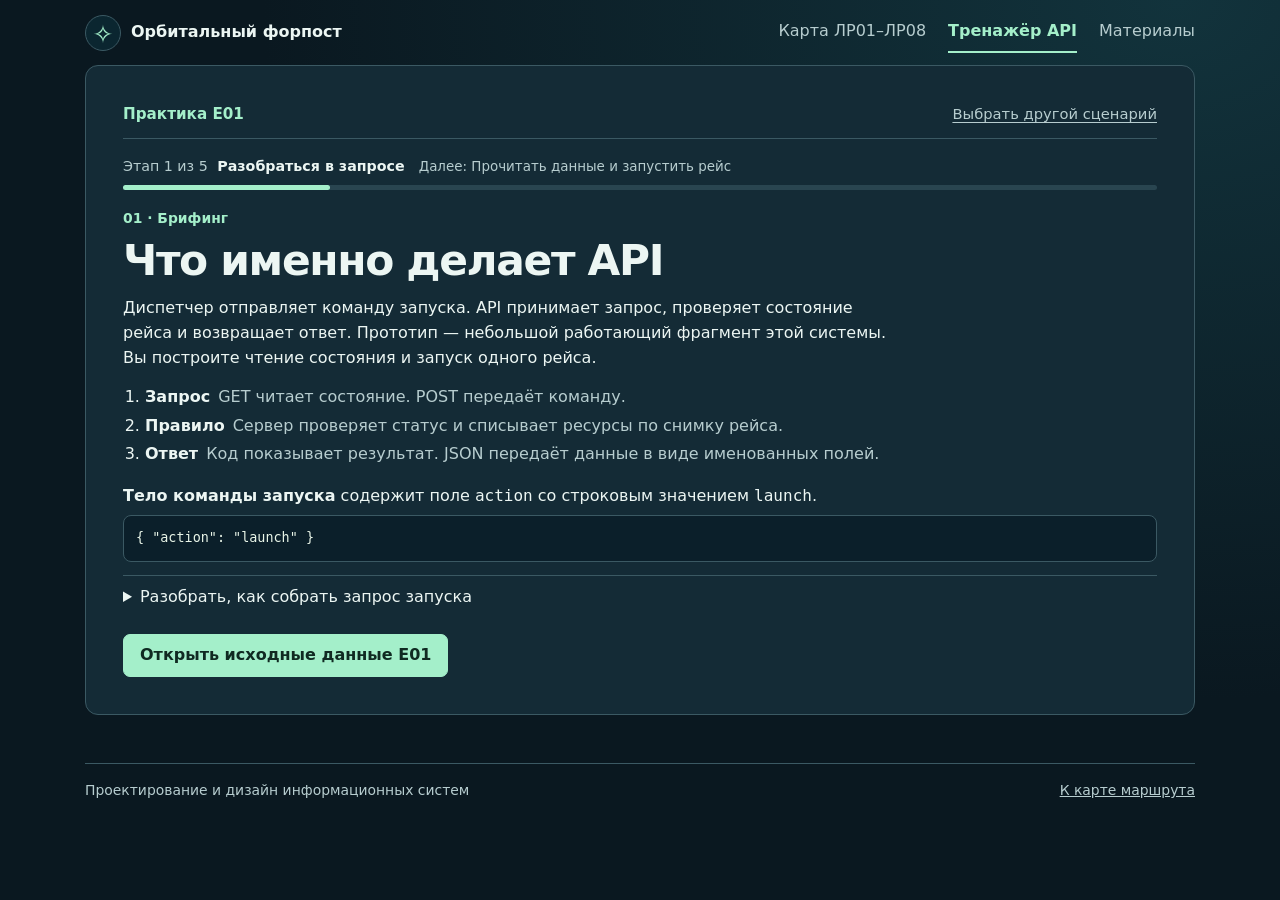
==== wwwroot/index.html @ 7f697ef5 "Добавить учебный тренажёр «Орбитальный форпост»" ====
<!doctype html>
<html lang="ru">
<head>
  <meta charset="utf-8">
  <meta name="viewport" content="width=device-width, initial-scale=1">
  <meta name="color-scheme" content="dark">
  <title>Орбитальный форпост — учебный квест</title>
  <link rel="stylesheet" href="site.css?v=flow-3">
  <script src="course.js?v=flow-3" defer></script>
  <script src="case.js?v=flow-3" defer></script>
  <script src="reference.js?v=flow-3" defer></script>
  <script src="study.js?v=flow-3" defer></script>
  <script src="primer.js?v=flow-3" defer></script>
  <script src="simulator.js?v=flow-3" defer></script>
  <script src="app.js?v=flow-3" defer></script>
</head>
<body class="outpost-app simulator-mode">
  <a class="skip" href="#main">К заданию</a>
  <header class="site-header">
    <a class="brand" href="#simulator-learn"><span class="logo" aria-hidden="true">✧</span> Орбитальный форпост</a>
    <nav aria-label="Разделы">
      <a href="#map" data-area="quest">Карта ЛР01–ЛР08</a>
      <a href="#simulator-learn" data-area="sim">Тренажёр API</a>
      <a href="#simulator-materials" data-area="materials">Материалы</a>
    </nav>
  </header>
  <section class="hero" aria-labelledby="hero-title">
    <div class="hero-copy">
      <p class="signal"><span></span> Учебный квест по ПиДИС</p>
      <h1 id="hero-title">Карта работ</h1>
      <p>Продолжение E01. Спроектируйте каталог, правила экспедиций и хранение снимков в SQLite.</p>
      <div class="hero-actions"><a class="button primary" id="continue-link" href="#station-1">Начать проект с SQLite</a></div>
    </div>
    <div class="star-map" aria-label="Карта станций">
      <svg class="orbit-art" viewBox="0 0 640 400" preserveAspectRatio="none" aria-hidden="true">
        <defs>
          <radialGradient id="space" cx="70%" cy="45%" r="60%"><stop stop-color="#235757"/><stop offset="1" stop-color="#0b2630"/></radialGradient>
          <radialGradient id="planet" cx="30%" cy="23%" r="82%"><stop stop-color="#7cc69d"/><stop offset=".53" stop-color="#376e61"/><stop offset="1" stop-color="#102f3b"/></radialGradient>
          <pattern id="grid" width="30" height="30" patternUnits="userSpaceOnUse"><path d="M30 0H0V30" stroke="#aacdc7" stroke-opacity=".12" fill="none"/></pattern>
          <clipPath id="globe"><circle cx="420" cy="185" r="111"/></clipPath>
        </defs>
        <rect width="640" height="400" fill="url(#space)"/>
        <rect width="640" height="400" fill="url(#grid)"/>
        <g fill="#d2e7cf" opacity=".65">
          <circle cx="57" cy="51" r="2"/><circle cx="125" cy="92" r="1.3"/><circle cx="201" cy="41" r="1.5"/><circle cx="280" cy="101" r="1.5"/><circle cx="324" cy="35" r="2"/><circle cx="521" cy="57" r="2"/><circle cx="585" cy="100" r="1.6"/><circle cx="615" cy="256" r="2"/><circle cx="215" cy="331" r="2"/><circle cx="488" cy="356" r="1.5"/><circle cx="71" cy="294" r="1.5"/><circle cx="118" cy="375" r="1.5"/><circle cx="302" cy="356" r="1.4"/>
        </g>
        <ellipse cx="420" cy="185" rx="174" ry="144" stroke="#d3e8cf" stroke-opacity=".22" fill="none"/>
        <circle cx="420" cy="185" r="111" fill="url(#planet)" stroke="#95d5af" stroke-opacity=".7"/>
        <g clip-path="url(#globe)" fill="none" stroke="#c4e9be" stroke-opacity=".24">
          <path d="M288 140Q408 164 533 125M302 157Q420 186 542 147M300 183Q398 218 546 181M298 204Q422 245 544 214M303 228Q421 271 543 231"/>
          <ellipse cx="420" cy="185" rx="64" ry="111"/><ellipse cx="420" cy="185" rx="24" ry="111"/>
          <path d="M421 71V298" stroke-opacity=".55"/>
        </g>
        <path d="M255 262C290 289 425 269 516 225S643 126 585 111" fill="none" stroke="#edc681" stroke-opacity=".62" stroke-width="1.6"/>
        <path d="M54 300 124 240 199 273 269 203 340 256 408 190 491 221 572 124" fill="none" stroke="#afe3bd" stroke-width="2" stroke-dasharray="3 7" stroke-linecap="round"/>
        <path d="M54 329h59M54 338h27M544 352h59M575 362h28" stroke="#a8d6b7" stroke-opacity=".42"/>
      </svg>
      <div id="map-nodes"></div>
      <div class="map-caption"><span>Маршрут экспедиции</span><span id="map-status">0 из 8 станций</span></div>
    </div>
  </section>
  <nav class="station-nav" id="station-nav" aria-label="Станции квеста"></nav>
  <main id="main" tabindex="-1"></main>
  <footer><span>Проектирование и дизайн информационных систем</span><a href="#map">К карте маршрута</a></footer>
</body>
</html>
---- wwwroot/site.css ----
* { box-sizing: border-box; }
[hidden] { display: none !important; }
:root {
  --space: #0b2630;
  --deep: #103641;
  --ink: #142e34;
  --muted: #485e5b;
  --paper: #f3f5ed;
  --card: #fcfdf8;
  --line: #d5dfd2;
  --mint: #bce8bc;
  --gold: #f0ca86;
  --error: #8b352d;
  --width: 1260px;
  font: 16px/1.55 "Segoe UI", system-ui, sans-serif;
  color: var(--ink);
  background: var(--paper);
}
body { margin: 0; }
a { color: inherit; }
button, input, textarea { font: inherit; }
button { cursor: pointer; }
button:disabled { cursor: default; opacity: .66; }
:focus-visible { outline: 3px solid #c27e26; outline-offset: 4px; }
.skip { position: absolute; left: 12px; top: -80px; z-index: 9; padding: 10px 18px; background: white; }
.skip:focus { top: 12px; }
.site-header, .hero, .station-nav, main, footer { width: min(calc(100% - 60px), var(--width)); margin-inline: auto; }
.site-header { display: flex; align-items: center; justify-content: space-between; gap: 20px; min-height: 78px; }
.site-header nav { display: flex; flex-wrap: wrap; gap: 7px 22px; }
.site-header nav a { padding-block: 7px; text-decoration: none; border-bottom: 2px solid transparent; color: var(--muted); }
.site-header nav a[aria-current="page"] { border-color: #498163; color: var(--ink); font-weight: 700; }
.brand { display: flex; align-items: center; gap: 10px; text-decoration: none; font-weight: 750; white-space: nowrap; }
.logo { display: inline-grid; place-items: center; background: var(--space); color: var(--mint); width: 36px; height: 36px; border-radius: 50%; font-size: 25px; }
.hero { position: relative; display: grid; grid-template-columns: 1fr 1.13fr; overflow: hidden; min-height: 368px; border-radius: 27px 27px 27px 5px; background: var(--space); color: #eef6e9; }
.hero-copy { padding: clamp(26px, 4.4vw, 61px); z-index: 1; align-self: center; }
.signal { display: flex; align-items: center; gap: 10px; color: #c1d8c9; margin: 0 0 16px; font-size: .88rem; }
.signal span { width: 9px; height: 9px; border-radius: 50%; background: var(--mint); box-shadow: 0 0 0 4px #bce8bc26; }
h1, h2, h3, .score strong { font-family: Bahnschrift, "Segoe UI", system-ui, sans-serif; }
h1 { margin: 0; font-size: clamp(2.55rem, 5vw, 4.9rem); line-height: .99; letter-spacing: -.045em; font-weight: 680; }
h1 span { color: var(--gold); }
.hero-copy > p:not(.signal) { margin-block: 19px 25px; max-width: 37ch; color: #c7ddda; }
.hero-actions, .actions { display: flex; flex-wrap: wrap; gap: 10px; align-items: center; }
.button { display: inline-flex; align-items: center; justify-content: center; padding: 10px 16px; min-height: 43px; border: 1px solid var(--line); border-radius: 7px; text-decoration: none; font-weight: 700; background: var(--card); color: var(--ink); line-height: 1.3; text-align: center; }
.button:hover { background: #e5eee1; }
.button.primary { background: var(--mint); color: #132f2c; border-color: #a3cda3; }
.button.primary:hover { background: #d8f3cb; }
.button.ghost { color: #eef6e9; background: transparent; border-color: #66858a; }
.button.ghost:hover { background: #214650; }
.star-map { position: relative; min-height: 270px; }
.orbit-art { position: absolute; inset: 0; width: 100%; height: 100%; }
.map-node { position: absolute; left: var(--x); top: var(--y); transform: translate(-50%, -50%); display: grid; place-items: center; width: 34px; height: 34px; border-radius: 50%; border: 1px solid #bce8bc9e; color: #f4faea; background: #153b43; font: 700 .9rem Bahnschrift, sans-serif; text-decoration: none; box-shadow: 0 0 0 4px #153b4380; }
.map-node:hover, .map-node[aria-current="step"] { color: var(--space); background: var(--gold); border-color: var(--gold); }
.map-node.done { background: var(--mint); color: var(--space); }
.map-caption { display: flex; justify-content: space-between; gap: 10px; position: absolute; bottom: 0; padding: 10px 18px; color: #e3f0e3; background: #09242bcf; width: 100%; font-size: .81rem; }
.station-nav { display: grid; grid-template-columns: repeat(8, minmax(0,1fr)); gap: 6px; margin-block: 17px 26px; }
.station-nav a { display: grid; grid-template-columns: 24px auto; gap: 7px; align-items: center; min-height: 48px; padding: 7px 8px; text-decoration: none; border-bottom: 2px solid var(--line); font-size: .84rem; color: var(--muted); }
.station-nav a:hover, .station-nav a[aria-current="step"] { border-color: #437c61; color: var(--ink); background: #e4eddf; }
.station-nav .number { display: grid; place-items: center; width: 22px; height: 22px; border-radius: 50%; background: #e2e8dc; font-weight: 700; color: var(--ink); }
.station-nav .done .number { background: var(--mint); }
main { margin-bottom: 48px; min-height: 300px; }
.workspace, .sim-grid { display: grid; grid-template-columns: minmax(0, 1fr) minmax(0, .89fr); gap: 18px; align-items: start; }
.panel { background: var(--card); border: 1px solid var(--line); border-radius: 16px; padding: clamp(17px, 2.8vw, 33px); min-width: 0; }
.panel > :first-child, .reference > :first-child { margin-top: 0; }
.kicker { color: #396e55; font-size: .9rem; margin: 0 0 7px; font-weight: 700; }
h2 { font-size: clamp(1.75rem, 3.4vw, 2.95rem); margin: 0 0 12px; line-height: 1.12; letter-spacing: -.032em; overflow-wrap: anywhere; }
h3 { font-size: 1.2rem; margin: 21px 0 7px; line-height: 1.2; }
p { margin: 0 0 12px; }
.brief { border-left: 4px solid #619279; padding: 12px 15px; background: #eaf1e7; margin-block: 19px; }
.brief strong { display: block; }
.steps { padding-left: 23px; margin: 7px 0 16px; }
.steps li + li { margin-top: 6px; }
.note { color: var(--muted); }
.draft-label { display: block; margin-top: 17px; font-weight: 700; }
#draft { display: block; width: 100%; margin: 5px 0; padding: 9px; resize: vertical; border: 1px solid #729087; border-radius: 6px; color: var(--ink); background: white; }
.draft-preview { margin-bottom: 0; white-space: pre-wrap; overflow-wrap: anywhere; }
.example { border-left: 3px solid #b58a48; background: #faf2e0; padding: 10px 13px; }
.station-explanation summary { cursor: pointer; margin-bottom: 7px; }
.brief p { margin: 9px 0 0; }
.worksheet-panel { margin-top: 18px; }
.worksheet + .worksheet { border-top: 1px solid var(--line); margin-top: 20px; padding-top: 8px; }
.worksheet table { min-width: 600px; }
.worksheet td { padding: 6px; }
.worksheet textarea, .primer-json textarea { width: 100%; min-width: 105px; color: var(--ink); background: white; border: 1px solid #789288; border-radius: 5px; padding: 7px; resize: vertical; }
.text-button { border: 0; padding: 0; color: #285b48; background: none; text-decoration: underline; }
.case-selector { margin-block: 4px 18px; background: #e4eddf; padding: 13px 16px; border-radius: 10px; }
.case-selector .note { margin: 8px 0 0; }
.primer { width: 100%; }
.primer-tabs { display: flex; flex-wrap: wrap; gap: 7px; margin: 14px 0; }
.primer-tabs [aria-pressed="true"], #primer-variants [aria-pressed="true"] { background: var(--mint); border-color: #5d9272; }
.primer-visual { margin: 12px 0; padding: clamp(12px, 2.5vw, 25px); border: 1px solid #31585b; border-radius: 11px; background: var(--space); color: #edf5e9; }
.primer-visual p { color: #d4e5de; }
.primer-visual pre { background: #153943; margin: 9px 0 0; }
.primer-flow { display: grid; grid-template-columns: repeat(auto-fit, minmax(min(120px, 100%), 1fr)); gap: 10px; list-style: none; padding: 0; margin: 0; }
.primer-flow li { min-height: 53px; display: grid; place-items: center; position: relative; text-align: center; border: 1px solid #648382; border-radius: 7px; padding: 7px; font-size: .9rem; overflow-wrap: anywhere; }
.primer-flow .flow-active { background: var(--mint); color: var(--ink); font-weight: 700; }
.primer-flow .flow-blocked { border-style: dashed; color: #b9c8c7; }
.primer-flow .flow-blocked small { font-size: .77rem; }
.primer-flow:not(.primer-structure) .flow-active::after { content: ""; position: absolute; height: 4px; width: 34%; bottom: 5px; left: 33%; border-radius: 4px; background: #267057; animation: packet 420ms ease-out both; }
.primer-flow li:not(:last-child)::before { content: "›"; position: absolute; right: -10px; color: #bce8bc; z-index: 1; font-size: 19px; }
.primer-structure li:not(:last-child)::before { content: "·"; }
.relation-strip { margin: 8px 0 0; font-size: .85rem; }
@keyframes packet { from { opacity: 0; transform: translateX(-70%); } to { opacity: 1; transform: translateX(0); } }
.primer-paused .flow-active::after, .primer-paused .stock-track > * { animation-play-state: paused !important; }
.primer-stock { display: grid; gap: 8px; max-width: 640px; }
.stock-legend { display: flex; gap: 16px; margin: 0; font-size: .85rem; }
.stock-legend span::before { content: ""; display: inline-block; width: 9px; height: 9px; margin-right: 6px; border-radius: 2px; background: var(--mint); }
.stock-legend span:first-child::before { background: var(--gold); }
.stock-track { display: flex; height: 13px; background: #284951; border-radius: 8px; overflow: hidden; }
.stock-track > * { width: var(--share); transform-origin: left; animation: stock-fill 420ms ease-out both; }
.stock-track i { background: var(--gold); }
.stock-track b { background: var(--mint); }
@keyframes stock-fill { from { opacity: .55; } to { opacity: 1; } }
.primer-json { display: grid; max-width: 590px; gap: 7px; justify-items: start; margin: 10px 0; }
.primer-json textarea { font-family: Consolas, monospace; }
@media (prefers-reduced-motion: reduce) {
  .primer-flow .flow-active::after, .stock-track > * { animation: none !important; }
}
.section-heading { display: flex; justify-content: space-between; align-items: center; flex-wrap: wrap; gap: 10px; margin-bottom: 18px; }
.section-heading h2 { margin-bottom: 0; }
.challenge { border: 0; padding: 0; margin: 18px 0 22px; min-inline-size: 0; }
.challenge legend { padding: 0; font-weight: 700; margin-bottom: 9px; }
.choice { display: block; width: 100%; text-align: left; padding: 9px 11px; margin-bottom: 6px; border: 1px solid var(--line); border-radius: 6px; background: #f1f5ed; color: var(--ink); }
.choice:hover { border-color: #588870; }
.choice[data-selected="true"] { border-color: #ad6f2e; background: #fbefd7; }
.choice[data-correct="true"] { border-color: #629779; background: #def0dc; }
.feedback { min-height: 26px; color: var(--muted); margin-block: 6px 0; }
.feedback.error, .error { color: var(--error); }
.numeric { display: flex; flex-wrap: wrap; align-items: end; gap: 7px; }
.numeric label { display: grid; color: var(--muted); font-size: .9rem; }
input[type="number"] { width: 130px; padding: 8px; border: 1px solid #729087; border-radius: 5px; background: white; color: var(--ink); }
.progress-track { height: 7px; border-radius: 6px; overflow: hidden; background: #e2eadf; margin-bottom: 14px; }
.progress-track span { height: 100%; display: block; width: var(--progress); background: #548a6c; }
.table-wrap { overflow-x: auto; margin-bottom: 15px; }
table { border-collapse: collapse; text-align: left; width: 100%; font-size: .94rem; }
th, td { border-bottom: 1px solid var(--line); padding: 8px 10px; vertical-align: top; }
th { background: #e8efe4; font-weight: 750; }
td { overflow-wrap: anywhere; }
.score { display: flex; justify-content: space-between; align-items: center; border-radius: 11px; background: var(--deep); color: #f2f8ed; padding: 12px 15px; margin-bottom: 12px; }
.score strong { font-size: 2.15rem; color: var(--gold); line-height: 1; }
.missions { margin: 14px 0; }
.mission { display: grid; grid-template-columns: 1fr auto; align-items: center; gap: 6px 13px; border-top: 1px solid var(--line); padding: 13px 0; }
.mission h3 { margin: 0; }
.mission p { margin-bottom: 3px; }
.mission-id { color: #3b7158; margin-right: 6px; font-size: .83rem; font-weight: 700; }
.phase { display: inline-flex; gap: 6px; align-items: center; background: #e4efdf; border-radius: 20px; padding: 4px 10px; font-size: .84rem; }
.phases { display: flex; flex-wrap: wrap; gap: 5px; padding: 0; margin: 10px 0 15px; list-style: none; }
.phases .current { font-weight: 700; background: var(--mint); }
.history { display: grid; gap: 7px; border-left: 2px solid #73a789; padding-left: 15px; margin: 12px 0; list-style: none; }
.history time { color: var(--muted); font-size: .86rem; margin-left: 5px; }
pre { overflow: auto; background: #102f39; color: #e9f5e8; border-radius: 8px; padding: 12px; font-size: .84rem; max-height: 340px; white-space: pre-wrap; overflow-wrap: anywhere; }
code { overflow-wrap: anywhere; }
.log { display: flex; flex-wrap: wrap; gap: 6px; margin-bottom: 8px; }
.log button { border: 1px solid var(--line); border-radius: 5px; padding: 5px 7px; background: #eef4eb; color: var(--ink); font-size: .85rem; }
.log button[aria-pressed="true"] { border-color: #478463; background: var(--mint); }
[data-objective][aria-pressed="true"] { border-color: #478463; background: var(--mint); }
.reference { max-width: 1050px; }
.document header, .document article { max-width: 1020px; margin-inline: auto; }
.document header { margin-block: 28px 18px; }
.document article { margin-bottom: 36px; }
.document h1 { font-size: clamp(2rem, 5vw, 3.8rem); }
.document section + section { margin-top: 33px; border-top: 1px solid var(--line); padding-top: 25px; }
.document nav { display: flex; flex-wrap: wrap; gap: 8px; margin-block: 15px; }
.document .panel { width: min(calc(100% - 24px), 1020px); }
.document > header { width: min(calc(100% - 24px), 1020px); }
.diagram { display: flex; flex-wrap: wrap; align-items: center; gap: 6px; margin: 14px 0; }
.diagram span { border: 1px solid #a7bba9; background: #eaf3e7; border-radius: 6px; padding: 6px 9px; }
footer { border-top: 1px solid var(--line); padding-block: 16px 27px; display: flex; flex-wrap: wrap; justify-content: space-between; gap: 10px; color: var(--muted); font-size: .87rem; }
@media (max-width: 1050px) { .station-nav { grid-template-columns: repeat(4, minmax(0,1fr)); } }
@media (max-width: 800px) {
  .site-header, .hero, .station-nav, main, footer { width: calc(100% - 32px); }
  .site-header { padding-block: 12px; flex-wrap: wrap; gap: 6px; }
  .site-header nav { gap: 5px 13px; font-size: .87rem; }
  .hero { grid-template-columns: 1fr 1fr; }
  .hero-copy { padding: 25px 20px; }
  .workspace, .sim-grid { grid-template-columns: 1fr; }
}
@media (max-width: 580px) {
  .hero { grid-template-columns: 1fr; border-radius: 19px 19px 19px 4px; }
  .hero-copy { padding: 25px 19px 19px; }
  .star-map { min-height: 236px; }
  .station-nav { grid-template-columns: repeat(2, minmax(0,1fr)); margin-bottom: 19px; }
  .mission { grid-template-columns: 1fr; }
  .mission button { justify-self: start; }
  .map-node { width: 28px; height: 28px; }
}
@media print {
  .document { background: white; }
  .document nav { display: none; }
  .document .panel { padding: 0; border: 0; width: 100%; }
  .document section { break-inside: auto; }
  .document tr { break-inside: avoid; }
  .table-wrap { overflow: visible; }
}

/* The application and its in-context lessons share one palette. */
.outpost-app {
  --sim-bg: #0a1820;
  --sim-panel: #142b36;
  --sim-ink: #ecf6f3;
  --sim-muted: #b7cdcf;
  --sim-line: #3b5963;
  --sim-mint: #a4efca;
  --ink: var(--sim-ink);
  --muted: var(--sim-muted);
  --paper: var(--sim-bg);
  --card: var(--sim-panel);
  --line: var(--sim-line);
  --mint: var(--sim-mint);
  --error: #ffd0ad;
  --width: 1110px;
  min-height: 100vh;
  background: radial-gradient(ellipse at 92% 0%, #12333c 0, var(--sim-bg) 55%);
  color: var(--ink);
}
.outpost-app main:focus, .outpost-app #worksheets:focus, .outpost-app #sim-message:focus { outline: none; }
.outpost-app .site-header { min-height: 65px; }
.outpost-app .site-header nav a[aria-current="page"] { border-color: var(--mint); color: var(--mint); }
.outpost-app .logo { border: 1px solid var(--line); }
.outpost-app .skip { background: var(--card); }
.outpost-app .kicker, .outpost-app .signal { color: var(--mint); }
.outpost-app .button { color: var(--ink); background: #1c3743; border-color: #55727e; }
.outpost-app .button:hover { background: #294b57; }
.outpost-app .button.primary { color: #102a22; background: var(--mint); border-color: var(--mint); }
.outpost-app .button.primary:hover { background: #c3f7db; }
.outpost-app .button.ghost { background: transparent; }
.outpost-app .text-button { color: var(--mint); }
.outpost-app th { color: var(--ink); background: #213d49; }
.outpost-app .choice, .outpost-app .diagram span { background: #10232d; border-color: var(--line); }
.outpost-app .choice:hover { border-color: var(--mint); }
.outpost-app .choice[data-correct="true"] { background: #1f4844; border-color: var(--mint); }
.outpost-app .choice[data-selected="true"] { background: #41332b; border-color: var(--gold); }
.outpost-app input[type="number"], .outpost-app textarea, .outpost-app select {
  background: #0c202b; color: var(--ink); border-color: #5e7b83;
}
.outpost-app .brief, .outpost-app .example { background: #0e222c; color: var(--ink); }
.outpost-app .progress-track { background: #28434d; }
.outpost-app .progress-track span { background: var(--mint); }
.outpost-app .station-nav a:hover, .outpost-app .station-nav a[aria-current="step"] {
  color: var(--mint); background: #1b3945; border-color: var(--mint);
}
.outpost-app .station-nav .number { background: #28434d; color: var(--ink); }
.outpost-app .station-nav .done .number { background: var(--mint); color: #102a22; }
.outpost-app .map-note { color: var(--muted); padding-top: 16px; }
.simulator-mode .hero, .simulator-mode .station-nav, .station-mode .hero, .project-map-mode .station-nav { display: none; }
.station-mode .station-nav { margin-top: 4px; }
.station-workspace h1, .reference h1 { font-size: clamp(1.85rem,4.5vw,3rem); margin-bottom: 12px; }
.station-section { border-top: 1px solid var(--line); margin-top: 20px; padding-top: 16px; }
.station-section h2 { font-size: clamp(1.25rem,3vw,1.65rem); }
.station-section .primer { padding: 15px 0 0; border: 0; }
.station-draft { margin-top: 18px; }
.station-section .challenge { max-width: 730px; }

.sim-shell {
  background: var(--card);
  border: 1px solid var(--line);
  border-radius: 13px;
  padding: clamp(16px, 3.6vw, 37px);
}
.sim-heading {
  display: flex;
  flex-wrap: wrap;
  gap: 8px 18px;
  justify-content: space-between;
  align-items: baseline;
  border-bottom: 1px solid var(--line);
  padding-bottom: 11px;
  margin-bottom: 16px;
}
.sim-heading p { margin: 0; font-weight: 700; font-size: .95rem; color: var(--mint); }
.sim-eyebrow { margin-bottom: 7px; color: var(--mint); font-size: .87rem; font-weight: 650; }
.sim-status { color: var(--mint); font-size: .94rem; margin-bottom: 11px; }
.sim-status:empty { display: none; }
.sim-status-error { color: var(--error); }
.sim-progress { margin: 0 0 18px; }
.sim-progress > div { display: flex; flex-wrap: wrap; gap: 2px 14px; align-items: baseline; }
.sim-progress p { color: var(--muted); margin: 0; font-size: .89rem; }
.sim-progress strong { color: var(--ink); margin-inline-start: 5px; }
.sim-progress span { color: var(--muted); font-size: .84rem; }
.sim-progress progress { width: 100%; height: 5px; display: block; margin-top: 8px; border: 0; accent-color: var(--mint); }
.sim-progress progress::-webkit-progress-bar { background: #294550; border-radius: 3px; }
.sim-progress progress::-webkit-progress-value { background: var(--mint); border-radius: 3px; }
.sim-panel { min-width: 0; }
.sim-panel h2 { font-size: clamp(1.55rem,4vw,2.65rem); }
.sim-panel p { max-width: 76ch; }
.sim-panel pre { background: #0b1f2a; border: 1px solid var(--line); }
.sim-sources tbody th { background: transparent; }
.sim-sources small { display: block; margin-top: 2px; color: var(--muted); font-weight: 400; line-height: 1.35; }
.sim-sources th:not(:first-child), .sim-sources td { width: 15%; text-align: center; }
.sim-actions { display: flex; flex-wrap: wrap; gap: 9px 17px; align-items: center; margin-top: 15px; }
.sim-text-link { color: var(--muted); font-size: .92rem; text-underline-offset: 3px; }
.sim-text-link:hover { color: var(--mint); }
.sim-signal { padding-left: 22px; margin-block: 10px 15px; }
.sim-signal li { padding-block: 2px; }
.sim-signal span { margin-left: 8px; color: var(--muted); }
.sim-code-note p { margin-bottom: 4px; }
.sim-code-note pre { margin-top: 6px; }
.sim-animation, .sim-log { border-top: 1px solid var(--line); padding-block: 9px; }
.sim-animation summary, .sim-log summary { cursor: pointer; overflow-wrap: anywhere; }
.sim-animation .primer { padding: 12px 0 0; border: 0; }
.primer-application { border-left: 3px solid var(--mint); padding: 5px 0 5px 10px; }
.outpost-app .primer-visual { background: #0d202b; border-color: var(--line); }
.outpost-app .primer-flow li { min-height: 38px; border: 0; border-bottom: 2px solid var(--line); border-radius: 0; }
.outpost-app .primer-flow .flow-active { color: var(--mint); background: transparent; border-color: var(--mint); }
.outpost-app .primer-flow .flow-active::after { display: none; }
.outpost-app .primer-tabs [aria-pressed="true"], .outpost-app #primer-variants [aria-pressed="true"],
.outpost-app [data-objective][aria-pressed="true"] { color: #102a22; background: var(--mint); border-color: var(--mint); }
.sim-prediction { display: grid; gap: 4px; }
.sim-prediction span, .sim-prediction small, .sim-hint { color: var(--muted); }
.sim-prediction textarea, .sim-journal-select select { border: 1px solid #5e7b83; border-radius: 6px; padding: 8px; }
.sim-prediction textarea { width: min(100%,710px); resize: vertical; }
.sim-inventory { margin: 10px 0 0; }
.sim-inventory h3 { margin-top: 0; }
.sim-balance { margin: 0; color: var(--muted); }
.sim-balance strong { color: var(--gold); font-size: 1.2rem; }
.sim-observation { border-left: 3px solid var(--mint); padding-left: 11px; }
.sim-result { margin-top: 14px; }
.sim-saved { color: var(--muted); overflow-wrap: anywhere; white-space: pre-wrap; }
.sim-pick { border: 0; padding: 0; margin: 10px 0 0; min-inline-size: 0; }
.sim-pick legend { margin-bottom: 3px; font-weight: 700; }
.sim-option { display: flex; gap: 10px; align-items: start; border-bottom: 1px solid var(--line); padding: 9px 8px; cursor: pointer; min-height: 44px; }
.sim-option:hover, .sim-option:has(input:checked) { background: #21414d; }
.sim-option:has(input:focus-visible) { outline: 2px solid var(--gold); outline-offset: 2px; }
.sim-option input { accent-color: var(--mint); margin: 5px 0 0; flex: 0 0 auto; }
.sim-option small { display: block; color: var(--muted); font-size: .9rem; margin-top: 2px; }
.sim-journal-select { display: flex; flex-wrap: wrap; gap: 8px; align-items: end; margin-bottom: 13px; }
.sim-journal-select label { display: grid; gap: 4px; max-width: 100%; }
@media (max-width: 460px) {
  .sim-signal span { display: block; margin-left: 0; }
  .sim-panel th, .sim-panel td { padding-inline: 5px; }
}
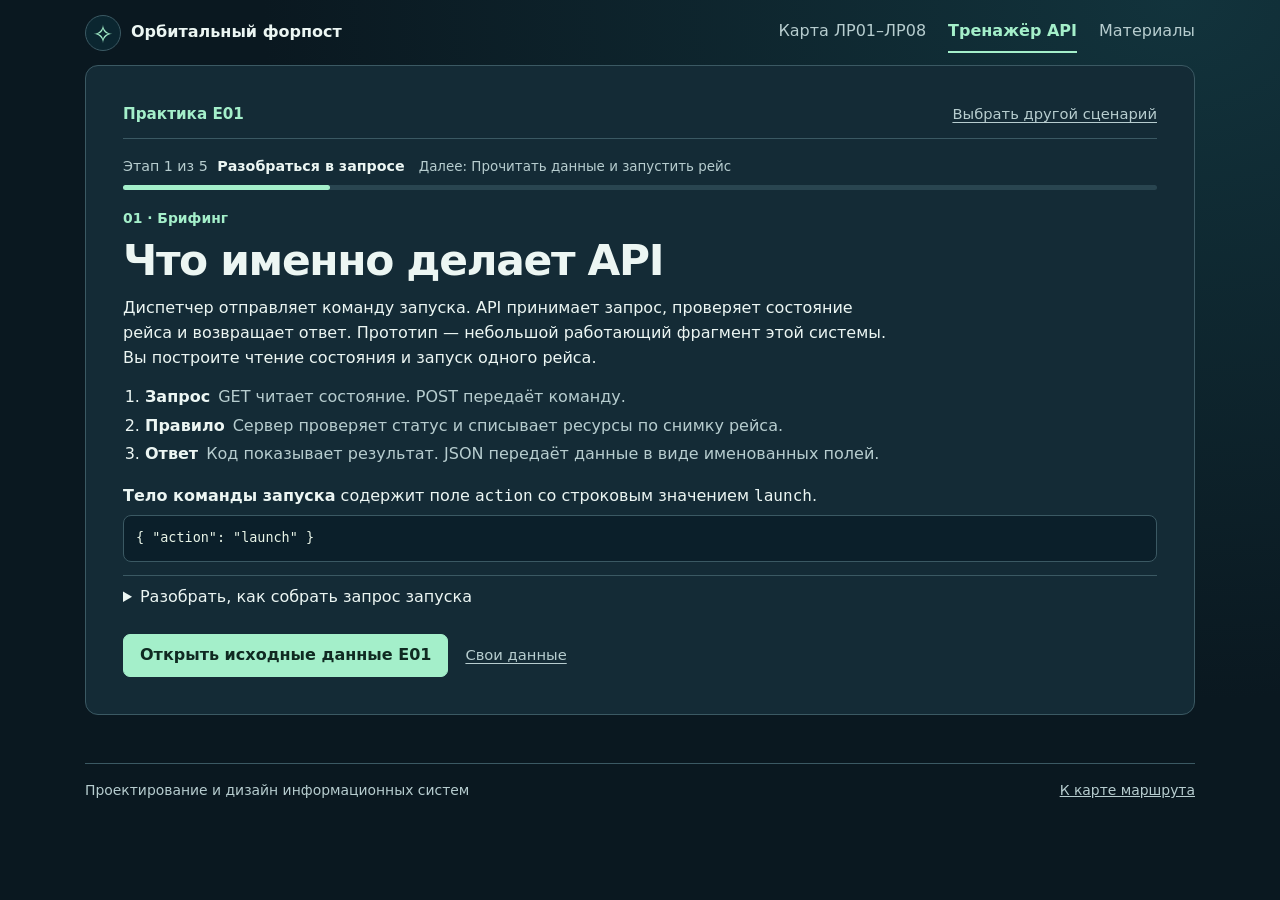
==== commit 9776c77c: "Добавить сценарии E01 из данных студентов" ====
--- a/wwwroot/index.html
+++ b/wwwroot/index.html
@@ -5,14 +5,14 @@
   <meta name="viewport" content="width=device-width, initial-scale=1">
   <meta name="color-scheme" content="dark">
   <title>Орбитальный форпост — учебный квест</title>
-  <link rel="stylesheet" href="site.css?v=flow-3">
+  <link rel="stylesheet" href="site.css?v=flow-7">
   <script src="course.js?v=flow-3" defer></script>
-  <script src="case.js?v=flow-3" defer></script>
-  <script src="reference.js?v=flow-3" defer></script>
-  <script src="study.js?v=flow-3" defer></script>
+  <script src="case.js?v=flow-6" defer></script>
+  <script src="reference.js?v=flow-5" defer></script>
+  <script src="study.js?v=flow-6" defer></script>
   <script src="primer.js?v=flow-3" defer></script>
-  <script src="simulator.js?v=flow-3" defer></script>
-  <script src="app.js?v=flow-3" defer></script>
+  <script src="simulator.js?v=flow-7" defer></script>
+  <script src="app.js?v=flow-7" defer></script>
 </head>
 <body class="outpost-app simulator-mode">
   <a class="skip" href="#main">К заданию</a>
--- a/wwwroot/site.css
+++ b/wwwroot/site.css
@@ -249,6 +249,29 @@
 .station-section .primer { padding: 15px 0 0; border: 0; }
 .station-draft { margin-top: 18px; }
 .station-section .challenge { max-width: 730px; }
+.dossier-source { border-top: 1px solid var(--line); padding: 10px 0 3px; }
+.dossier-source h4 { margin: 0 0 4px; }
+.dossier-source:target { border-color: var(--mint); }
+.lab-http-guide { margin-block: 1rem; }
+.lab-http-guide summary { font-weight: 700; }
+.worked-example { border-left: 2px solid var(--line); padding: 6px 12px; margin: 0 0 14px; }
+.worked-example summary { font-weight: 700; cursor: pointer; }
+.worked-example dl { display: grid; grid-template-columns: minmax(0, 1fr) minmax(0, 2fr); gap: 6px 12px; }
+.worked-example dt { font-weight: 700; }
+.worked-example dd { margin: 0; overflow-wrap: anywhere; }
+.mobile-cell-label { display: none; }
+@media screen and (max-width: 760px) {
+  .worked-example dl { display: block; }
+  .worked-example dd { margin-bottom: 6px; }
+  .worksheet-table { overflow: visible; }
+  .worksheet-table table, .worksheet-table tbody, .worksheet-table tr, .worksheet-table td { display: block; width: 100%; }
+  .worksheet .worksheet-table table { min-width: 0; }
+  .worksheet-table thead { position: absolute; width: 1px; height: 1px; overflow: hidden; clip-path: inset(50%); }
+  .worksheet-table tbody tr { border: 1px solid var(--line); border-radius: 8px; margin-bottom: 12px; padding: 7px 10px; }
+  .worksheet-table tbody td { border: 0; padding: 6px 0; overflow-wrap: anywhere; }
+  .worksheet-table .mobile-cell-label { display: block; font-size: .85rem; font-weight: 700; margin-bottom: 3px; color: var(--muted); }
+  .worksheet-table textarea { min-width: 0; }
+}
 
 .sim-shell {
   background: var(--card);
@@ -324,6 +347,9 @@
 .sim-option small { display: block; color: var(--muted); font-size: .9rem; margin-top: 2px; }
 .sim-journal-select { display: flex; flex-wrap: wrap; gap: 8px; align-items: end; margin-bottom: 13px; }
 .sim-journal-select label { display: grid; gap: 4px; max-width: 100%; }
+[data-sim-form="custom"] fieldset { display: flex; flex-wrap: wrap; gap: 8px 16px; margin: 14px 0; border: 1px solid var(--line); min-inline-size: 0; }
+[data-sim-form="custom"] label { display: grid; gap: 4px; flex: 1 1 120px; min-width: 0; }
+[data-sim-form="custom"] input { width: 100%; border: 1px solid var(--line); border-radius: 6px; padding: 6px; }
 @media (max-width: 460px) {
   .sim-signal span { display: block; margin-left: 0; }
   .sim-panel th, .sim-panel td { padding-inline: 5px; }
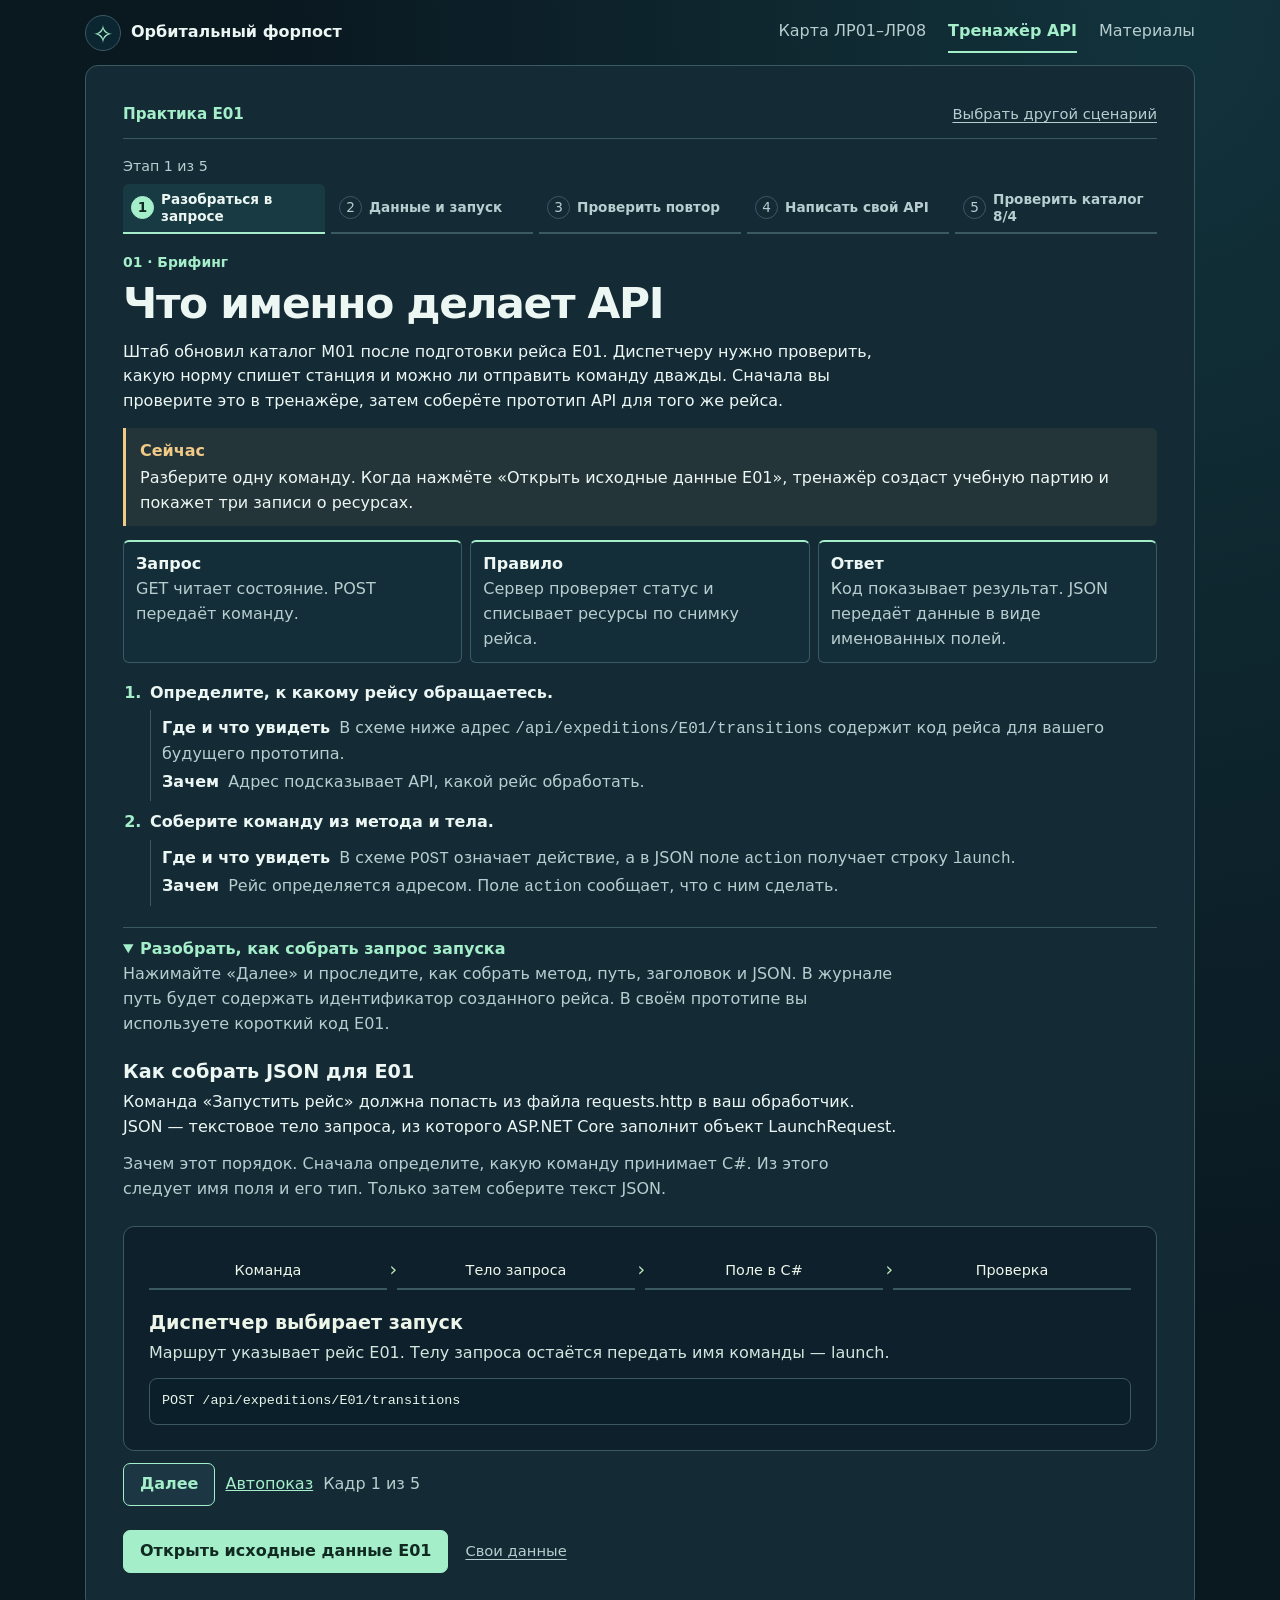
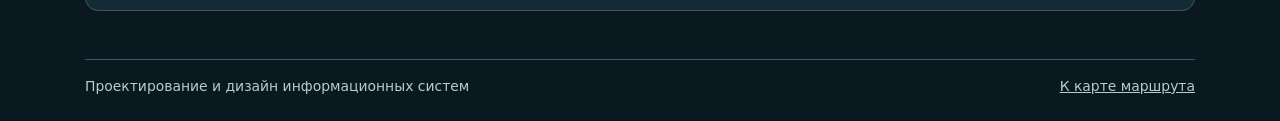
==== commit 78e8daaf: "Добавить пошаговый маршрут тренажёра API" ====
--- a/wwwroot/index.html
+++ b/wwwroot/index.html
@@ -5,14 +5,14 @@
   <meta name="viewport" content="width=device-width, initial-scale=1">
   <meta name="color-scheme" content="dark">
   <title>Орбитальный форпост — учебный квест</title>
-  <link rel="stylesheet" href="site.css?v=flow-7">
+  <link rel="stylesheet" href="site.css?v=flow-8">
   <script src="course.js?v=flow-3" defer></script>
   <script src="case.js?v=flow-6" defer></script>
   <script src="reference.js?v=flow-5" defer></script>
-  <script src="study.js?v=flow-6" defer></script>
-  <script src="primer.js?v=flow-3" defer></script>
-  <script src="simulator.js?v=flow-7" defer></script>
-  <script src="app.js?v=flow-7" defer></script>
+  <script src="study.js?v=flow-8" defer></script>
+  <script src="primer.js?v=flow-8" defer></script>
+  <script src="simulator.js?v=flow-8" defer></script>
+  <script src="app.js?v=flow-8" defer></script>
 </head>
 <body class="outpost-app simulator-mode">
   <a class="skip" href="#main">К заданию</a>
--- a/wwwroot/site.css
+++ b/wwwroot/site.css
@@ -295,30 +295,46 @@
 .sim-status:empty { display: none; }
 .sim-status-error { color: var(--error); }
 .sim-progress { margin: 0 0 18px; }
-.sim-progress > div { display: flex; flex-wrap: wrap; gap: 2px 14px; align-items: baseline; }
-.sim-progress p { color: var(--muted); margin: 0; font-size: .89rem; }
-.sim-progress strong { color: var(--ink); margin-inline-start: 5px; }
-.sim-progress span { color: var(--muted); font-size: .84rem; }
-.sim-progress progress { width: 100%; height: 5px; display: block; margin-top: 8px; border: 0; accent-color: var(--mint); }
-.sim-progress progress::-webkit-progress-bar { background: #294550; border-radius: 3px; }
-.sim-progress progress::-webkit-progress-value { background: var(--mint); border-radius: 3px; }
+.sim-progress p { color: var(--muted); margin: 0 0 7px; font-size: .89rem; }
+.sim-progress ol { list-style: none; padding: 0; margin: 0; display: grid; grid-template-columns: repeat(5, minmax(0, 1fr)); gap: 6px; }
+.sim-progress li { display: flex; align-items: center; gap: 7px; padding: 7px 8px; margin: 0; color: var(--muted); border-bottom: 2px solid var(--line); font-size: .85rem; line-height: 1.25; }
+.sim-progress li span { display: grid; place-items: center; border: 1px solid var(--line); border-radius: 50%; width: 23px; height: 23px; flex: none; }
+.sim-progress [aria-current="step"] { border-color: var(--mint); background: #183b43; color: var(--ink); border-radius: 6px 6px 0 0; }
+.sim-progress [aria-current="step"] span { border-color: var(--mint); background: var(--mint); color: #102a22; font-weight: 800; }
 .sim-panel { min-width: 0; }
-.sim-panel h2 { font-size: clamp(1.55rem,4vw,2.65rem); }
+.sim-panel h2 { font-size: clamp(1.55rem,4vw,2.65rem); scroll-margin-top: 20px; }
 .sim-panel p { max-width: 76ch; }
 .sim-panel pre { background: #0b1f2a; border: 1px solid var(--line); }
+.sim-panel .sim-cue { max-width: none; margin: 14px 0; padding: 11px 14px; border-inline-start: 3px solid var(--gold); border-radius: 0 6px 6px 0; background: #243539; }
+.sim-cue strong { display: block; color: var(--gold); margin-bottom: 2px; }
+.sim-directions { padding-inline-start: 24px; margin: 15px 0; }
+.sim-directions > li { padding: 3px 0 6px 3px; }
+.sim-directions > li::marker { color: var(--mint); font-weight: 750; }
+.sim-directions ul { list-style: none; padding: 3px 0 3px 11px; margin: 5px 0 0; border-inline-start: 1px solid var(--line); }
+.sim-directions ul li { margin: 3px 0; color: var(--muted); }
+.sim-directions b { color: var(--ink); margin-inline-end: 4px; }
 .sim-sources tbody th { background: transparent; }
 .sim-sources small { display: block; margin-top: 2px; color: var(--muted); font-weight: 400; line-height: 1.35; }
 .sim-sources th:not(:first-child), .sim-sources td { width: 15%; text-align: center; }
 .sim-actions { display: flex; flex-wrap: wrap; gap: 9px 17px; align-items: center; margin-top: 15px; }
 .sim-text-link { color: var(--muted); font-size: .92rem; text-underline-offset: 3px; }
 .sim-text-link:hover { color: var(--mint); }
-.sim-signal { padding-left: 22px; margin-block: 10px 15px; }
-.sim-signal li { padding-block: 2px; }
-.sim-signal span { margin-left: 8px; color: var(--muted); }
-.sim-code-note p { margin-bottom: 4px; }
-.sim-code-note pre { margin-top: 6px; }
+.sim-signal { list-style: none; padding: 0; margin-block: 10px 15px; display: grid; grid-template-columns: repeat(3, minmax(0, 1fr)); gap: 8px; }
+.sim-signal li { margin: 0; padding: 10px 12px; border: 1px solid var(--line); border-top: 2px solid var(--mint); border-radius: 6px; background: #142e39; }
+.sim-signal span { display: block; color: var(--muted); }
+@media (prefers-reduced-motion: no-preference) {
+  .sim-signal li { animation: sim-signal-in .5s ease-out both; }
+  .sim-signal li:nth-child(2) { animation-delay: .14s; }
+  .sim-signal li:nth-child(3) { animation-delay: .28s; }
+  @keyframes sim-signal-in {
+    from { opacity: .5; transform: translateY(5px); }
+    to { opacity: 1; transform: translateY(0); }
+  }
+}
 .sim-animation, .sim-log { border-top: 1px solid var(--line); padding-block: 9px; }
 .sim-animation summary, .sim-log summary { cursor: pointer; overflow-wrap: anywhere; }
+.sim-animation summary { color: var(--mint); font-weight: 700; }
+.outpost-app .primer-next { color: var(--mint); border-color: var(--mint); }
 .sim-animation .primer { padding: 12px 0 0; border: 0; }
 .primer-application { border-left: 3px solid var(--mint); padding: 5px 0 5px 10px; }
 .outpost-app .primer-visual { background: #0d202b; border-color: var(--line); }
@@ -348,9 +364,17 @@
 .sim-journal-select { display: flex; flex-wrap: wrap; gap: 8px; align-items: end; margin-bottom: 13px; }
 .sim-journal-select label { display: grid; gap: 4px; max-width: 100%; }
 [data-sim-form="custom"] fieldset { display: flex; flex-wrap: wrap; gap: 8px 16px; margin: 14px 0; border: 1px solid var(--line); min-inline-size: 0; }
+[data-sim-form="custom"] legend { font-weight: 700; color: var(--mint); }
+.sim-form-hint { flex: 1 0 100%; color: var(--muted); margin: 0; }
 [data-sim-form="custom"] label { display: grid; gap: 4px; flex: 1 1 120px; min-width: 0; }
 [data-sim-form="custom"] input { width: 100%; border: 1px solid var(--line); border-radius: 6px; padding: 6px; }
+@media (max-width: 680px) {
+  .sim-progress ol { grid-template-columns: repeat(7, minmax(0, 1fr)); }
+  .sim-progress li { justify-content: center; }
+  .sim-progress [aria-current="step"] { grid-column: span 3; }
+  .sim-progress li:not([aria-current]) strong { position: absolute; inline-size: 1px; block-size: 1px; overflow: hidden; clip-path: inset(50%); }
+}
 @media (max-width: 460px) {
-  .sim-signal span { display: block; margin-left: 0; }
+  .sim-signal { grid-template-columns: 1fr; gap: 4px; }
   .sim-panel th, .sim-panel td { padding-inline: 5px; }
 }
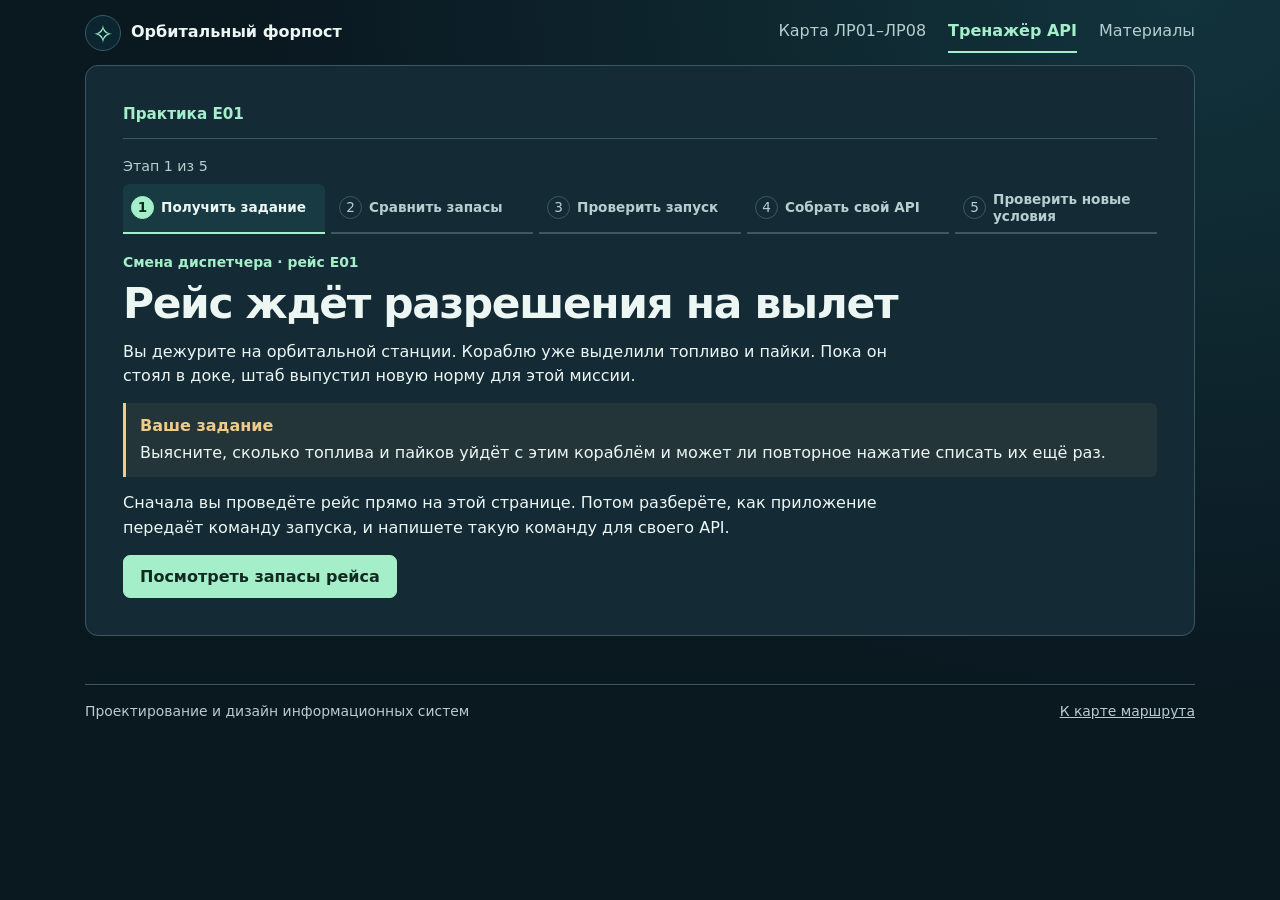
==== commit 2fd1d6fa: "Провести новичка от рейса до собственного API" ====
--- a/wwwroot/index.html
+++ b/wwwroot/index.html
@@ -5,14 +5,14 @@
   <meta name="viewport" content="width=device-width, initial-scale=1">
   <meta name="color-scheme" content="dark">
   <title>Орбитальный форпост — учебный квест</title>
-  <link rel="stylesheet" href="site.css?v=flow-8">
+  <link rel="stylesheet" href="site.css?v=flow-9">
   <script src="course.js?v=flow-3" defer></script>
   <script src="case.js?v=flow-6" defer></script>
   <script src="reference.js?v=flow-5" defer></script>
   <script src="study.js?v=flow-8" defer></script>
   <script src="primer.js?v=flow-8" defer></script>
-  <script src="simulator.js?v=flow-8" defer></script>
-  <script src="app.js?v=flow-8" defer></script>
+  <script src="simulator.js?v=flow-9" defer></script>
+  <script src="app.js?v=flow-9" defer></script>
 </head>
 <body class="outpost-app simulator-mode">
   <a class="skip" href="#main">К заданию</a>
--- a/wwwroot/site.css
+++ b/wwwroot/site.css
@@ -317,6 +317,9 @@
 .sim-sources small { display: block; margin-top: 2px; color: var(--muted); font-weight: 400; line-height: 1.35; }
 .sim-sources th:not(:first-child), .sim-sources td { width: 15%; text-align: center; }
 .sim-actions { display: flex; flex-wrap: wrap; gap: 9px 17px; align-items: center; margin-top: 15px; }
+.sim-detail { margin-top: 18px; padding-top: 9px; border-top: 1px solid var(--line); }
+.sim-detail summary { color: var(--muted); cursor: pointer; width: fit-content; }
+.sim-detail[open] summary { color: var(--mint); }
 .sim-text-link { color: var(--muted); font-size: .92rem; text-underline-offset: 3px; }
 .sim-text-link:hover { color: var(--mint); }
 .sim-signal { list-style: none; padding: 0; margin-block: 10px 15px; display: grid; grid-template-columns: repeat(3, minmax(0, 1fr)); gap: 8px; }
@@ -356,10 +359,12 @@
 .sim-saved { color: var(--muted); overflow-wrap: anywhere; white-space: pre-wrap; }
 .sim-pick { border: 0; padding: 0; margin: 10px 0 0; min-inline-size: 0; }
 .sim-pick legend { margin-bottom: 3px; font-weight: 700; }
+.sim-stock-note { display: flex; flex-wrap: wrap; gap: 3px 14px; border-inline-start: 3px solid var(--mint); padding: 6px 12px; background: #193540; }
 .sim-option { display: flex; gap: 10px; align-items: start; border-bottom: 1px solid var(--line); padding: 9px 8px; cursor: pointer; min-height: 44px; }
 .sim-option:hover, .sim-option:has(input:checked) { background: #21414d; }
 .sim-option:has(input:focus-visible) { outline: 2px solid var(--gold); outline-offset: 2px; }
 .sim-option input { accent-color: var(--mint); margin: 5px 0 0; flex: 0 0 auto; }
+[data-sim-form="launch"] .sim-option > strong { margin-inline-start: auto; white-space: nowrap; color: var(--mint); }
 .sim-option small { display: block; color: var(--muted); font-size: .9rem; margin-top: 2px; }
 .sim-journal-select { display: flex; flex-wrap: wrap; gap: 8px; align-items: end; margin-bottom: 13px; }
 .sim-journal-select label { display: grid; gap: 4px; max-width: 100%; }
@@ -376,5 +381,7 @@
 }
 @media (max-width: 460px) {
   .sim-signal { grid-template-columns: 1fr; gap: 4px; }
+  [data-sim-form="launch"] .sim-option { display: grid; grid-template-columns: auto minmax(0, 1fr); gap: 4px 9px; }
+  [data-sim-form="launch"] .sim-option > strong { grid-column: 2; margin-inline-start: 0; white-space: normal; }
   .sim-panel th, .sim-panel td { padding-inline: 5px; }
 }
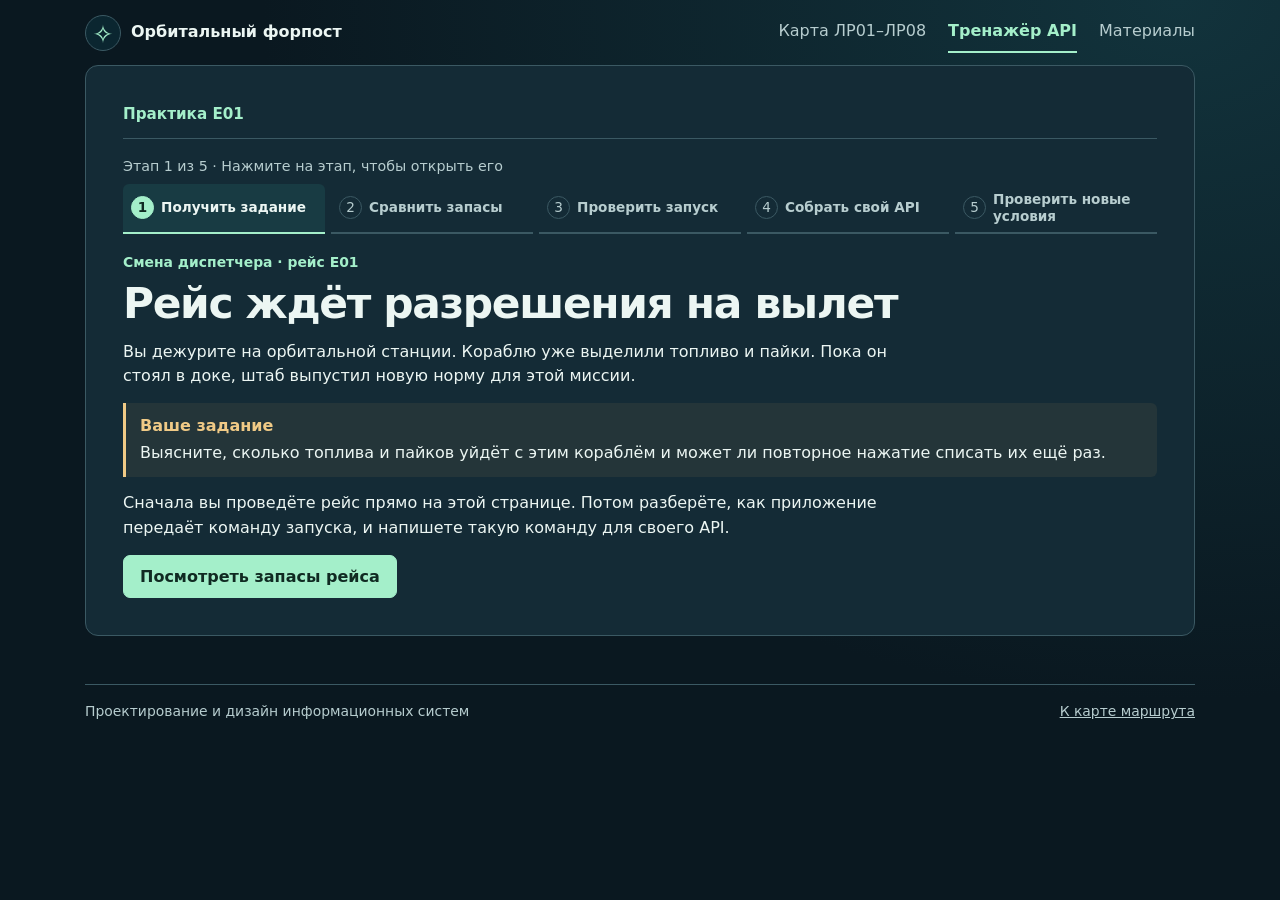
==== commit 5a40f92c: "Сделать этапы кликабельными и добавить погрузку E01" ====
--- a/wwwroot/index.html
+++ b/wwwroot/index.html
@@ -5,14 +5,14 @@
   <meta name="viewport" content="width=device-width, initial-scale=1">
   <meta name="color-scheme" content="dark">
   <title>Орбитальный форпост — учебный квест</title>
-  <link rel="stylesheet" href="site.css?v=flow-9">
+  <link rel="stylesheet" href="site.css?v=flow-10">
   <script src="course.js?v=flow-3" defer></script>
   <script src="case.js?v=flow-6" defer></script>
   <script src="reference.js?v=flow-5" defer></script>
   <script src="study.js?v=flow-8" defer></script>
   <script src="primer.js?v=flow-8" defer></script>
-  <script src="simulator.js?v=flow-9" defer></script>
-  <script src="app.js?v=flow-9" defer></script>
+  <script src="simulator.js?v=flow-10" defer></script>
+  <script src="app.js?v=flow-10" defer></script>
 </head>
 <body class="outpost-app simulator-mode">
   <a class="skip" href="#main">К заданию</a>
--- a/wwwroot/site.css
+++ b/wwwroot/site.css
@@ -297,7 +297,9 @@
 .sim-progress { margin: 0 0 18px; }
 .sim-progress p { color: var(--muted); margin: 0 0 7px; font-size: .89rem; }
 .sim-progress ol { list-style: none; padding: 0; margin: 0; display: grid; grid-template-columns: repeat(5, minmax(0, 1fr)); gap: 6px; }
-.sim-progress li { display: flex; align-items: center; gap: 7px; padding: 7px 8px; margin: 0; color: var(--muted); border-bottom: 2px solid var(--line); font-size: .85rem; line-height: 1.25; }
+.sim-progress li { display: flex; margin: 0; min-width: 0; }
+.sim-progress a { display: flex; align-items: center; gap: 7px; padding: 7px 8px; width: 100%; min-height: 44px; color: var(--muted); border-bottom: 2px solid var(--line); font-size: .85rem; line-height: 1.25; text-decoration: none; }
+.sim-progress a:hover { color: var(--mint); border-color: var(--mint); background: #183b43; }
 .sim-progress li span { display: grid; place-items: center; border: 1px solid var(--line); border-radius: 50%; width: 23px; height: 23px; flex: none; }
 .sim-progress [aria-current="step"] { border-color: var(--mint); background: #183b43; color: var(--ink); border-radius: 6px 6px 0 0; }
 .sim-progress [aria-current="step"] span { border-color: var(--mint); background: var(--mint); color: #102a22; font-weight: 800; }
@@ -359,12 +361,42 @@
 .sim-saved { color: var(--muted); overflow-wrap: anywhere; white-space: pre-wrap; }
 .sim-pick { border: 0; padding: 0; margin: 10px 0 0; min-inline-size: 0; }
 .sim-pick legend { margin-bottom: 3px; font-weight: 700; }
-.sim-stock-note { display: flex; flex-wrap: wrap; gap: 3px 14px; border-inline-start: 3px solid var(--mint); padding: 6px 12px; background: #193540; }
+.sim-panel .sim-stock-note { display: flex; flex-wrap: wrap; align-items: center; gap: 4px 14px; max-width: none; border-inline-start: 3px solid var(--mint); padding: 7px 12px; background: #193540; }
+.sim-dock { display: grid; grid-template-columns: minmax(0, 1fr) minmax(0, 1fr); gap: 10px; align-items: stretch; }
+.sim-dock h3 { font-size: 1rem; margin: 0 0 6px; }
+.sim-cargo-tray { display: grid; grid-template-columns: 1fr 1fr; gap: 6px; align-content: start; }
+.sim-cargo-tray h3 { grid-column: 1 / -1; }
+.sim-cargo-card { display: grid; gap: 4px; align-content: start; min-width: 0; padding: 9px; text-align: left; color: var(--ink); background: #193540; border: 1px solid var(--line); border-radius: 7px; cursor: grab; }
+.sim-cargo-card:hover, .sim-cargo-card[aria-pressed="true"] { border-color: var(--mint); background: #214752; }
+.sim-cargo-card:active { cursor: grabbing; }
+.sim-cargo-card small { color: var(--muted); line-height: 1.3; }
+.sim-cargo-count { display: inline-flex; flex-wrap: wrap; gap: 4px 8px; }
+.sim-cargo-count span { display: inline-block; border-radius: 4px; padding: 2px 6px; background: #102630; color: var(--muted); white-space: nowrap; font-size: .84rem; }
+.sim-cargo-count b { color: var(--mint); margin-inline-start: 2px; }
+.sim-cargo-hold { padding: 9px 12px; border: 2px dashed #537784; border-radius: 7px; background: #0d242f; }
+.sim-cargo-target, .sim-cargo-hold:has(.sim-cargo-loaded) { border-color: var(--mint); }
+.sim-cargo-target { background: #214752; }
+.sim-cargo-hold p { margin: 3px 0; }
+.sim-cargo-loaded > p:first-child { color: var(--mint); }
+.sim-flight { display: flex; gap: 12px; align-items: center; color: var(--mint); font-size: .9rem; font-weight: 700; margin-bottom: 12px; }
+.sim-flight-path { position: relative; flex: 1; border-block-end: 1px dashed var(--line); }
+.sim-flight-path svg { position: absolute; inset-block-start: -12px; inset-inline-start: calc(100% - 24px); background: var(--card); }
+@media (prefers-reduced-motion: no-preference) {
+  .sim-cargo-loaded { animation: sim-dock-in .24s ease-out both; }
+  .sim-flight-path svg { animation: sim-flight-out .65s ease-out both; }
+  @keyframes sim-dock-in {
+    from { opacity: .6; transform: translateX(-6px); }
+    to { opacity: 1; transform: translateX(0); }
+  }
+  @keyframes sim-flight-out {
+    from { inset-inline-start: 0; }
+    to { inset-inline-start: calc(100% - 24px); }
+  }
+}
 .sim-option { display: flex; gap: 10px; align-items: start; border-bottom: 1px solid var(--line); padding: 9px 8px; cursor: pointer; min-height: 44px; }
 .sim-option:hover, .sim-option:has(input:checked) { background: #21414d; }
 .sim-option:has(input:focus-visible) { outline: 2px solid var(--gold); outline-offset: 2px; }
 .sim-option input { accent-color: var(--mint); margin: 5px 0 0; flex: 0 0 auto; }
-[data-sim-form="launch"] .sim-option > strong { margin-inline-start: auto; white-space: nowrap; color: var(--mint); }
 .sim-option small { display: block; color: var(--muted); font-size: .9rem; margin-top: 2px; }
 .sim-journal-select { display: flex; flex-wrap: wrap; gap: 8px; align-items: end; margin-bottom: 13px; }
 .sim-journal-select label { display: grid; gap: 4px; max-width: 100%; }
@@ -375,13 +407,12 @@
 [data-sim-form="custom"] input { width: 100%; border: 1px solid var(--line); border-radius: 6px; padding: 6px; }
 @media (max-width: 680px) {
   .sim-progress ol { grid-template-columns: repeat(7, minmax(0, 1fr)); }
-  .sim-progress li { justify-content: center; }
-  .sim-progress [aria-current="step"] { grid-column: span 3; }
-  .sim-progress li:not([aria-current]) strong { position: absolute; inline-size: 1px; block-size: 1px; overflow: hidden; clip-path: inset(50%); }
+  .sim-progress a { justify-content: center; }
+  .sim-progress li:has([aria-current="step"]) { grid-column: span 3; }
+  .sim-progress a:not([aria-current]) strong { position: absolute; inline-size: 1px; block-size: 1px; overflow: hidden; clip-path: inset(50%); }
+  .sim-dock { grid-template-columns: 1fr; }
 }
 @media (max-width: 460px) {
   .sim-signal { grid-template-columns: 1fr; gap: 4px; }
-  [data-sim-form="launch"] .sim-option { display: grid; grid-template-columns: auto minmax(0, 1fr); gap: 4px 9px; }
-  [data-sim-form="launch"] .sim-option > strong { grid-column: 2; margin-inline-start: 0; white-space: normal; }
   .sim-panel th, .sim-panel td { padding-inline: 5px; }
 }
